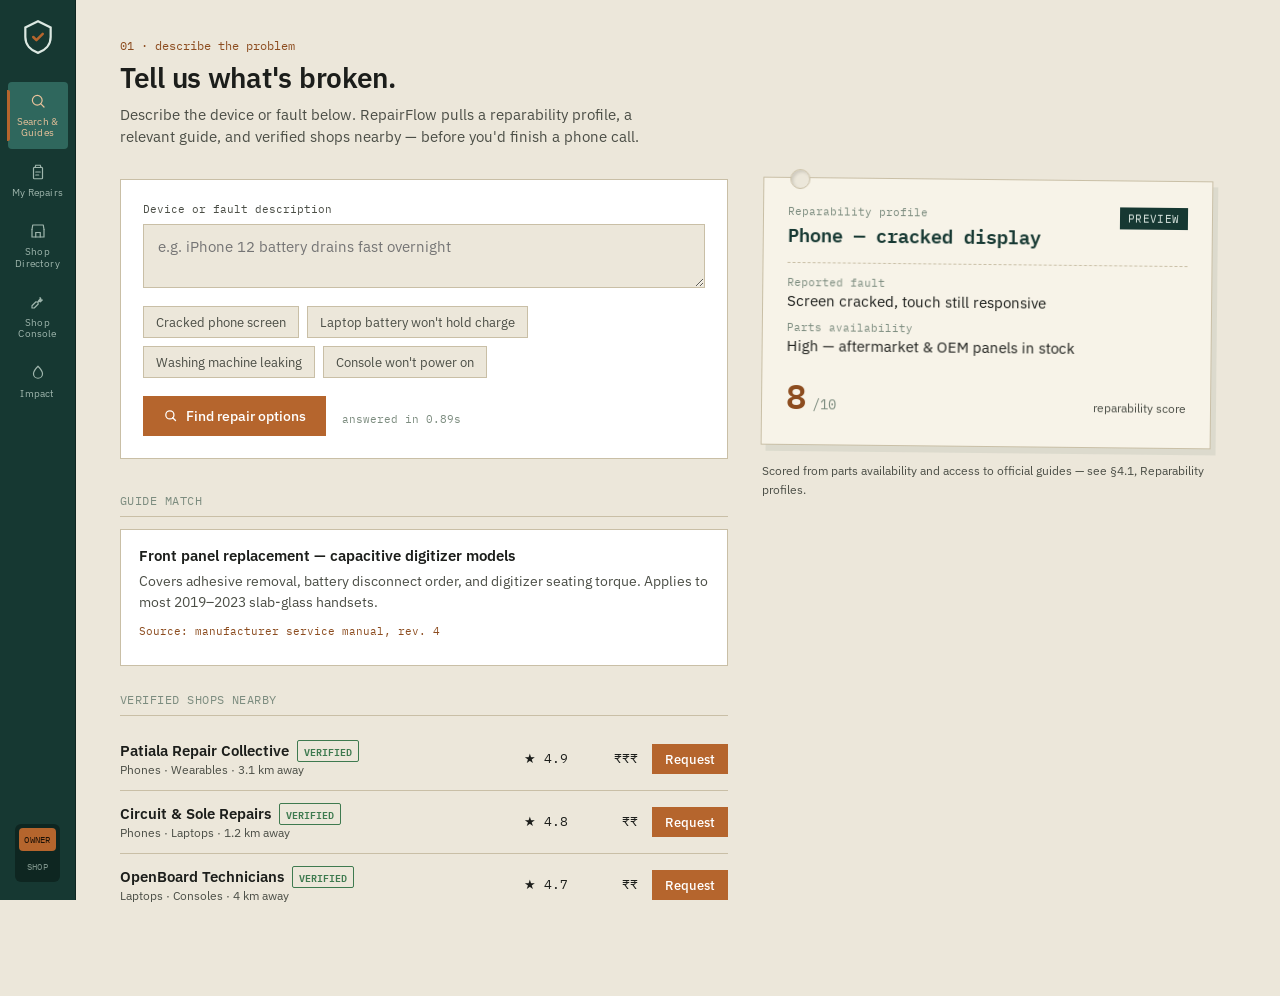
==== prototype/RepairFlow_Prototype.html @ 39d6d334 "Add files via upload" ====
<!DOCTYPE html>
<html lang="en">
<head>
<meta charset="UTF-8">
<meta name="viewport" content="width=device-width, initial-scale=1.0">
<title>RepairFlow — prototype</title>
<style>
  @import url('https://fonts.googleapis.com/css2?family=IBM+Plex+Sans:wght@400;500;600;700&family=IBM+Plex+Mono:wght@400;500;600&display=swap');

  :root{
    --paper: #ECE7DA;
    --paper-dark: #DDD5C0;
    --paper-line: #C9BFA6;
    --ink: #1C1E1B;
    --ink-soft: #4B4E46;
    --pcb: #163832;
    --pcb-light: #23514A;
    --pcb-lighter: #2F675D;
    --copper: #B5652D;
    --copper-dark: #8C4C1F;
    --copper-light: #E9C29B;
    --rust: #9C3B26;
    --solder: #7C8C7F;
    --ok: #3E7A4F;
    --radius-tag: 3px;
    --font-sans: 'IBM Plex Sans', -apple-system, sans-serif;
    --font-mono: 'IBM Plex Mono', 'SFMono-Regular', monospace;
  }

  *{box-sizing:border-box;}
  html{scroll-behavior:smooth;}
  body{
    margin:0;
    font-family:var(--font-sans);
    color:var(--ink);
    background:var(--paper);
    -webkit-font-smoothing:antialiased;
  }
  @media (prefers-reduced-motion: reduce){
    *{animation-duration:0.001ms !important; transition-duration:0.001ms !important;}
  }

  a{color:inherit;}
  button{font-family:inherit;}

  /* ===== Layout shell ===== */
  .shell{
    display:flex;
    align-items:stretch;
    min-height:100vh;
  }
  @media (max-width:820px){
    .shell{flex-direction:column;}
    .rail{
      position:sticky; top:0; z-index:40;
      flex-direction:row !important;
      flex:0 0 auto;
      width:100%; height:auto;
      padding:10px 12px !important;
      overflow-x:auto;
    }
    .rail__brand{display:none;}
    .rail__nav{flex-direction:row !important; gap:6px !important;}
    .rail__item{width:auto !important; flex-direction:row !important; padding:8px 12px !important;}
    .rail__label{font-size:10px !important;}
    .rail__foot{display:none;}
  }

  .rail{
    flex:0 0 76px;
    background:var(--pcb);
    color:#DCE8E2;
    display:flex;
    flex-direction:column;
    align-items:center;
    padding:18px 0;
    position:sticky;
    top:0;
    align-self:flex-start;
    height:100vh;
    border-right:1px solid #0E2621;
  }
  .rail__brand{
    width:38px;height:38px;
    display:flex;align-items:center;justify-content:center;
    margin-bottom:26px;
  }
  .rail__nav{
    display:flex;
    flex-direction:column;
    gap:4px;
    flex:1;
    width:100%;
    align-items:center;
  }
  .rail__item{
    width:60px;
    display:flex;
    flex-direction:column;
    align-items:center;
    gap:6px;
    padding:10px 4px;
    background:transparent;
    border:none;
    color:#9FB6AD;
    cursor:pointer;
    border-radius:4px;
    position:relative;
  }
  .rail__item svg{width:18px;height:18px;}
  .rail__item .rail__label{
    font-size:9.5px;
    letter-spacing:0.02em;
    line-height:1.2;
    text-align:center;
  }
  .rail__item:hover{ color:#E9C29B; background:var(--pcb-light); }
  .rail__item.is-active{
    color:var(--copper-light);
    background:var(--pcb-lighter);
  }
  .rail__item.is-active::before{
    content:"";
    position:absolute; left:-1px; top:8px; bottom:8px; width:3px;
    background:var(--copper);
    border-radius:0 2px 2px 0;
  }
  .rail__foot{
    margin-top:auto;
    display:flex;
    flex-direction:column;
    align-items:center;
    gap:10px;
    padding-top:16px;
  }
  .role-toggle{
    display:flex;
    flex-direction:column;
    gap:4px;
    background:#0E2621;
    padding:4px;
    border-radius:6px;
  }
  .role-toggle button{
    background:transparent;
    border:none;
    color:#7E948B;
    font-size:9px;
    letter-spacing:0.03em;
    padding:6px 5px;
    border-radius:4px;
    cursor:pointer;
    font-family:var(--font-mono);
  }
  .role-toggle button.is-active{background:var(--copper); color:#1C1006;}

  main{ padding:0; min-width:0; flex:1; }

  .view{ display:none; padding:38px 44px 80px; max-width:1180px; }
  .view.is-active{ display:block; }
  @media (max-width:640px){ .view{ padding:22px 16px 60px; } }

  .view__head{ margin-bottom:30px; }
  .view__kicker{
    font-family:var(--font-mono);
    font-size:12px;
    color:var(--copper-dark);
    margin:0 0 6px;
  }
  .view__title{
    font-size:28px;
    font-weight:600;
    margin:0 0 8px;
    letter-spacing:-0.01em;
  }
  .view__sub{
    font-size:14.5px;
    color:var(--ink-soft);
    max-width:62ch;
    line-height:1.55;
    margin:0;
  }

  /* ===== Search view / hero ticket ===== */
  .search-grid{
    display:grid;
    grid-template-columns:1.15fr 0.85fr;
    gap:34px;
    align-items:start;
  }
  @media (max-width:900px){ .search-grid{grid-template-columns:1fr;} }

  .query-box{
    background:#fff;
    border:1px solid var(--paper-line);
    padding:22px;
  }
  .query-box label{
    display:block;
    font-size:11px;
    font-family:var(--font-mono);
    color:var(--ink-soft);
    margin-bottom:8px;
  }
  .query-box textarea{
    width:100%;
    border:1px solid var(--paper-line);
    background:var(--paper);
    padding:12px 14px;
    font-family:var(--font-sans);
    font-size:15px;
    resize:vertical;
    min-height:64px;
    color:var(--ink);
  }
  .query-box textarea:focus{ outline:2px solid var(--copper); outline-offset:1px; }

  .chips{ display:flex; flex-wrap:wrap; gap:8px; margin:14px 0 18px; }
  .chip{
    font-size:12.5px;
    padding:7px 12px;
    background:var(--paper);
    border:1px solid var(--paper-line);
    cursor:pointer;
    color:var(--ink-soft);
  }
  .chip:hover{ border-color:var(--copper); color:var(--copper-dark); }

  .btn{
    display:inline-flex; align-items:center; gap:8px;
    background:var(--copper);
    color:#fff;
    border:none;
    padding:11px 20px;
    font-size:14px;
    font-weight:500;
    cursor:pointer;
    font-family:var(--font-sans);
  }
  .btn:hover{ background:var(--copper-dark); }
  .btn:focus-visible{ outline:2px solid var(--pcb); outline-offset:2px; }
  .btn--ghost{
    background:transparent;
    color:var(--pcb);
    border:1px solid var(--pcb);
  }
  .btn--ghost:hover{ background:var(--pcb); color:#fff; }
  .btn--sm{ padding:7px 13px; font-size:12.5px; }

  /* the ticket: hero visual */
  .ticket{
    position:relative;
    background:#F7F3E8;
    border:1px solid #C9BFA6;
    padding:26px 24px 22px;
    transform:rotate(0.6deg);
    box-shadow:5px 6px 0 rgba(22,56,50,0.07);
  }
  .ticket::before{
    content:"";
    position:absolute;
    top:-9px; left:26px;
    width:18px; height:18px;
    background:var(--paper);
    border:1px solid #C9BFA6;
    border-radius:50%;
    box-shadow: inset 2px 2px 3px rgba(0,0,0,0.12);
  }
  .ticket__row{
    display:flex; justify-content:space-between; align-items:flex-start;
    border-bottom:1px dashed #C9BFA6;
    padding-bottom:12px; margin-bottom:12px;
  }
  .ticket__id{ font-family:var(--font-mono); font-size:19px; font-weight:600; color:var(--pcb); }
  .ticket__tag{
    font-family:var(--font-mono); font-size:10.5px; letter-spacing:0.04em;
    padding:4px 8px; background:var(--pcb); color:#DCE8E2;
    text-transform:uppercase;
  }
  .ticket__field{ margin-bottom:10px; }
  .ticket__field-label{ font-size:10.5px; font-family:var(--font-mono); color:var(--solder); margin-bottom:2px; }
  .ticket__field-value{ font-size:14.5px; }
  .ticket__score{
    display:flex; align-items:baseline; gap:6px; margin-top:14px;
  }
  .ticket__score-num{ font-family:var(--font-mono); font-size:34px; font-weight:600; color:var(--copper-dark); }
  .ticket__score-den{ font-family:var(--font-mono); font-size:14px; color:var(--solder); }
  .ticket__score-label{ font-size:12px; color:var(--ink-soft); margin-left:auto; text-align:right; max-width:16ch; }

  /* results */
  .results{ margin-top:34px; display:none; }
  .results.is-shown{ display:block; }
  .section-label{
    font-family:var(--font-mono); font-size:11.5px; color:var(--solder);
    text-transform:uppercase; letter-spacing:0.04em;
    margin:0 0 12px;
    padding-bottom:8px;
    border-bottom:1px solid var(--paper-line);
  }
  .guide-card{
    background:#fff; border:1px solid var(--paper-line);
    padding:16px 18px; margin-bottom:12px;
  }
  .guide-card__title{ font-weight:600; font-size:15px; margin:0 0 6px; }
  .guide-card__body{ font-size:13.5px; color:var(--ink-soft); line-height:1.55; margin:0 0 10px; }
  .guide-card__src{ font-family:var(--font-mono); font-size:11px; color:var(--copper-dark); }

  .shop-row{
    display:flex; align-items:center; gap:14px;
    padding:13px 0; border-bottom:1px solid var(--paper-line);
  }
  .shop-row:last-child{ border-bottom:none; }
  .shop-row__name{ font-weight:600; font-size:14.5px; }
  .shop-row__meta{ font-size:12px; color:var(--ink-soft); margin-top:2px; }
  .shop-row__stat{ font-family:var(--font-mono); font-size:13px; text-align:right; min-width:56px; }
  .verified{
    font-size:9.5px; font-family:var(--font-mono); color:var(--ok);
    border:1px solid var(--ok); padding:1px 6px; margin-left:8px; border-radius:2px;
  }

  /* ===== Tracking view ===== */
  .ticket-card{
    background:#fff; border:1px solid var(--paper-line);
    margin-bottom:22px; overflow:hidden;
  }
  .ticket-card__head{
    display:flex; justify-content:space-between; align-items:center;
    padding:16px 20px; background:var(--paper-dark);
    border-bottom:1px solid var(--paper-line);
    flex-wrap:wrap; gap:8px;
  }
  .ticket-card__hid{ font-family:var(--font-mono); font-weight:600; font-size:15px; }
  .ticket-card__device{ font-size:13.5px; color:var(--ink-soft); margin-top:2px; }
  .stale-badge{
    font-family:var(--font-mono); font-size:10px; color:#fff;
    background:var(--rust); padding:3px 8px; letter-spacing:0.02em;
  }
  .fresh-badge{
    font-family:var(--font-mono); font-size:10px; color:#fff;
    background:var(--ok); padding:3px 8px; letter-spacing:0.02em;
  }
  .ticket-card__body{ padding:20px; }

  .stepper{ display:flex; margin:6px 0 18px; }
  .step{ flex:1; text-align:center; position:relative; }
  .step__dot{
    width:13px; height:13px; border-radius:50%;
    background:var(--paper-dark); border:2px solid var(--paper-line);
    margin:0 auto 8px; position:relative; z-index:2;
  }
  .step__line{
    position:absolute; top:6px; left:-50%; width:100%; height:2px;
    background:var(--paper-line); z-index:1;
  }
  .step:first-child .step__line{ display:none; }
  .step__label{ font-size:10.5px; color:var(--solder); font-family:var(--font-mono); }
  .step.is-done .step__dot{ background:var(--pcb); border-color:var(--pcb); }
  .step.is-done .step__line{ background:var(--pcb); }
  .step.is-current .step__dot{ background:var(--copper); border-color:var(--copper); box-shadow:0 0 0 4px var(--copper-light); }
  .step.is-current .step__label{ color:var(--copper-dark); font-weight:600; }
  .step.is-done .step__label{ color:var(--pcb); }

  .ticket-card__meta{
    display:flex; gap:28px; flex-wrap:wrap;
    padding-top:14px; border-top:1px dashed var(--paper-line);
  }
  .meta-item__label{ font-size:10.5px; font-family:var(--font-mono); color:var(--solder); }
  .meta-item__value{ font-size:14px; margin-top:2px; }

  /* ===== Directory ===== */
  .filter-bar{
    display:flex; gap:8px; margin-bottom:22px; flex-wrap:wrap; align-items:center;
  }
  .filter-bar input[type="text"]{
    flex:1; min-width:180px;
    padding:9px 12px; border:1px solid var(--paper-line);
    font-family:inherit; font-size:13.5px; background:#fff;
  }
  .sort-btn{
    font-family:var(--font-mono); font-size:11.5px;
    padding:8px 12px; background:#fff; border:1px solid var(--paper-line);
    cursor:pointer; color:var(--ink-soft);
  }
  .sort-btn.is-active{ background:var(--pcb); color:#fff; border-color:var(--pcb); }

  .shop-grid{ display:grid; grid-template-columns:repeat(2,1fr); gap:16px; }
  @media (max-width:760px){ .shop-grid{ grid-template-columns:1fr; } }
  .shop-card{
    background:#fff; border:1px solid var(--paper-line); padding:18px;
  }
  .shop-card__top{ display:flex; justify-content:space-between; align-items:flex-start; }
  .shop-card__name{ font-size:15.5px; font-weight:600; }
  .shop-card__rating{ font-family:var(--font-mono); font-size:15px; color:var(--copper-dark); }
  .shop-card__loc{ font-size:12.5px; color:var(--ink-soft); margin:4px 0 12px; }
  .tag-row{ display:flex; flex-wrap:wrap; gap:6px; margin-bottom:12px; }
  .tag{
    font-size:11px; background:var(--paper); border:1px solid var(--paper-line);
    padding:3px 8px; color:var(--ink-soft);
  }
  .shop-card__foot{ display:flex; justify-content:space-between; align-items:center; }
  .price-tier{ font-family:var(--font-mono); font-weight:600; color:var(--pcb); }

  /* ===== Shop console table ===== */
  .table-wrap{ overflow-x:auto; border:1px solid var(--paper-line); background:#fff; }
  table{ width:100%; border-collapse:collapse; font-size:13.5px; min-width:760px; }
  thead th{
    text-align:left; font-family:var(--font-mono); font-size:10.5px;
    text-transform:uppercase; letter-spacing:0.03em; color:var(--solder);
    padding:12px 14px; border-bottom:1px solid var(--paper-line); background:var(--paper-dark);
  }
  tbody td{ padding:12px 14px; border-bottom:1px solid var(--paper-line); vertical-align:middle; }
  tbody tr:last-child td{ border-bottom:none; }
  select, .cost-input{
    font-family:var(--font-mono); font-size:12.5px; padding:6px 8px;
    border:1px solid var(--paper-line); background:#fff; color:var(--ink);
  }
  .cost-input{ width:80px; }
  .id-cell{ font-family:var(--font-mono); font-weight:600; }

  /* ===== Impact / sustainability ===== */
  .stat-grid{
    display:grid; grid-template-columns:repeat(4,1fr); gap:1px;
    background:var(--paper-line); border:1px solid var(--paper-line); margin-bottom:32px;
  }
  @media (max-width:760px){ .stat-grid{ grid-template-columns:repeat(2,1fr); } }
  .stat-tile{ background:#fff; padding:20px 18px; }
  .stat-tile__label{ font-size:11px; font-family:var(--font-mono); color:var(--solder); margin-bottom:10px; }
  .stat-tile__value{ font-family:var(--font-mono); font-size:30px; font-weight:600; color:var(--pcb); }
  .stat-tile__unit{ font-size:12px; color:var(--ink-soft); margin-left:4px; }
  .stat-tile__target{ font-size:11px; color:var(--ok); margin-top:6px; }
  .stat-tile__target.is-off{ color:var(--rust); }

  .chart-panel{ background:#fff; border:1px solid var(--paper-line); padding:24px; margin-bottom:24px; }
  .bars{ display:flex; align-items:flex-end; gap:14px; height:160px; margin-top:18px; }
  .bar{ flex:1; display:flex; flex-direction:column; align-items:center; justify-content:flex-end; height:100%; }
  .bar__fill{ width:100%; background:var(--pcb-lighter); position:relative; }
  .bar__fill::after{
    content:attr(data-val);
    position:absolute; top:-18px; left:0; right:0; text-align:center;
    font-family:var(--font-mono); font-size:10.5px; color:var(--ink-soft);
  }
  .bar__label{ font-family:var(--font-mono); font-size:10px; color:var(--solder); margin-top:8px; }

  .metric-list{ background:#fff; border:1px solid var(--paper-line); padding:6px 22px; }
  .metric-row{
    display:flex; justify-content:space-between; align-items:center;
    padding:14px 0; border-bottom:1px solid var(--paper-line);
    gap:16px;
  }
  .metric-row:last-child{ border-bottom:none; }
  .metric-row__label{ font-size:13.5px; }
  .metric-row__desc{ font-size:11.5px; color:var(--ink-soft); margin-top:2px; }
  .metric-row__val{ font-family:var(--font-mono); font-size:15px; font-weight:600; white-space:nowrap; }

  .empty{
    text-align:center; padding:50px 20px; color:var(--ink-soft);
    border:1px dashed var(--paper-line); font-size:13.5px;
  }

  .visually-hidden{
    position:absolute; width:1px;height:1px; overflow:hidden; clip:rect(0,0,0,0);
  }
</style>
</head>
<body>

<div class="shell">
  <nav class="rail" aria-label="Primary">
    <div class="rail__brand" aria-hidden="true">
      <svg viewBox="0 0 24 24" fill="none"><path d="M12 2L4 6v6c0 5 3.5 8.5 8 10 4.5-1.5 8-5 8-10V6l-8-4z" stroke="#DCE8E2" stroke-width="1.4"/><path d="M9 12l2 2 4-4" stroke="#B5652D" stroke-width="1.6" stroke-linecap="round" stroke-linejoin="round"/></svg>
    </div>
    <div class="rail__nav" role="tablist" aria-orientation="vertical">
      <button class="rail__item is-active" data-tab="search" role="tab" aria-selected="true">
        <svg viewBox="0 0 24 24" fill="none" stroke="currentColor" stroke-width="1.6"><circle cx="11" cy="11" r="6.5"/><path d="M20 20l-4.5-4.5" stroke-linecap="round"/></svg>
        <span class="rail__label">Search &amp; Guides</span>
      </button>
      <button class="rail__item" data-tab="tracking" role="tab" aria-selected="false">
        <svg viewBox="0 0 24 24" fill="none" stroke="currentColor" stroke-width="1.6"><path d="M9 3h6l1 3H8l1-3z"/><rect x="6" y="6" width="12" height="15" rx="1"/><path d="M9 12h6M9 16h4" stroke-linecap="round"/></svg>
        <span class="rail__label">My Repairs</span>
      </button>
      <button class="rail__item" data-tab="directory" role="tab" aria-selected="false">
        <svg viewBox="0 0 24 24" fill="none" stroke="currentColor" stroke-width="1.6"><path d="M4 10l1-6h14l1 6" stroke-linecap="round" stroke-linejoin="round"/><path d="M4 10v10h16V10" stroke-linecap="round"/><path d="M9 20v-6h6v6" stroke-linecap="round"/></svg>
        <span class="rail__label">Shop Directory</span>
      </button>
      <button class="rail__item" data-tab="shopdash" role="tab" aria-selected="false">
        <svg viewBox="0 0 24 24" fill="none" stroke="currentColor" stroke-width="1.6"><path d="M14.7 6.3a4 4 0 01-5.4 5.4L4 17v3h3l5.3-5.3a4 4 0 015.4-5.4l-2.6 2.6-2-2 2.6-2.6z" stroke-linejoin="round"/></svg>
        <span class="rail__label">Shop Console</span>
      </button>
      <button class="rail__item" data-tab="impact" role="tab" aria-selected="false">
        <svg viewBox="0 0 24 24" fill="none" stroke="currentColor" stroke-width="1.6"><path d="M12 3c3 3 6 6.5 6 10a6 6 0 01-12 0c0-3.5 3-7 6-10z"/></svg>
        <span class="rail__label">Impact</span>
      </button>
    </div>
    <div class="rail__foot">
      <div class="role-toggle" role="group" aria-label="Viewing as">
        <button class="is-active" id="roleOwnerBtn">OWNER</button>
        <button id="roleShopBtn">SHOP</button>
      </div>
    </div>
  </nav>

  <main>

    <!-- ========== SEARCH & GUIDES ========== -->
    <section class="view is-active" id="tab-search">
      <div class="view__head">
        <p class="view__kicker">01 · describe the problem</p>
        <h1 class="view__title">Tell us what's broken.</h1>
        <p class="view__sub">Describe the device or fault below. RepairFlow pulls a reparability profile, a relevant guide, and verified shops nearby — before you'd finish a phone call.</p>
      </div>

      <div class="search-grid">
        <div>
          <div class="query-box">
            <label for="queryInput">Device or fault description</label>
            <textarea id="queryInput" placeholder="e.g. iPhone 12 battery drains fast overnight"></textarea>
            <div class="chips" id="chipRow">
              <button class="chip" data-q="Phone screen cracked, touch still works">Cracked phone screen</button>
              <button class="chip" data-q="Laptop battery won't hold charge">Laptop battery won't hold charge</button>
              <button class="chip" data-q="Washing machine leaking from the door seal">Washing machine leaking</button>
              <button class="chip" data-q="Console won't power on, no lights">Console won't power on</button>
            </div>
            <button class="btn" id="findBtn">
              <svg width="15" height="15" viewBox="0 0 24 24" fill="none" stroke="currentColor" stroke-width="2"><circle cx="11" cy="11" r="6.5"/><path d="M20 20l-4.5-4.5" stroke-linecap="round"/></svg>
              Find repair options
            </button>
            <span id="ttaNote" style="font-family:var(--font-mono);font-size:11px;color:var(--solder);margin-left:12px;"></span>
          </div>

          <div class="results" id="resultsBlock">
            <div style="margin-top:30px;">
              <p class="section-label">Guide match</p>
              <div class="guide-card" id="guideCard"></div>
            </div>
            <div style="margin-top:26px;">
              <p class="section-label">Verified shops nearby</p>
              <div id="shopMatches"></div>
            </div>
          </div>
        </div>

        <div>
          <div class="ticket" id="heroTicket">
            <div class="ticket__row">
              <div>
                <div class="ticket__field-label">Reparability profile</div>
                <div class="ticket__id" id="ticketDevice">Select or type an issue</div>
              </div>
              <span class="ticket__tag">Preview</span>
            </div>
            <div class="ticket__field">
              <div class="ticket__field-label">Reported fault</div>
              <div class="ticket__field-value" id="ticketFault">—</div>
            </div>
            <div class="ticket__field">
              <div class="ticket__field-label">Parts availability</div>
              <div class="ticket__field-value" id="ticketParts">—</div>
            </div>
            <div class="ticket__score">
              <span class="ticket__score-num" id="ticketScoreNum">–</span>
              <span class="ticket__score-den">/10</span>
              <span class="ticket__score-label">reparability score</span>
            </div>
          </div>
          <p style="font-size:12px;color:var(--ink-soft);margin-top:14px;line-height:1.6;">
            Scored from parts availability and access to official guides — see §4.1, Reparability profiles.
          </p>
        </div>
      </div>
    </section>

    <!-- ========== MY REPAIRS / TRACKING ========== -->
    <section class="view" id="tab-tracking">
      <div class="view__head">
        <p class="view__kicker">02 · track a request</p>
        <h1 class="view__title">My repairs</h1>
        <p class="view__sub">Every request carries a "last updated" stamp, so you can tell a fresh status from a stale one rather than assuming it's current.</p>
      </div>
      <div id="ticketList"></div>
    </section>

    <!-- ========== SHOP DIRECTORY ========== -->
    <section class="view" id="tab-directory">
      <div class="view__head">
        <p class="view__kicker">03 · verified repair directory</p>
        <h1 class="view__title">Shop directory</h1>
        <p class="view__sub">Filtered by rating, distance and price from verified shop records — no algorithmic ranking, just the fields that matter.</p>
      </div>
      <div class="filter-bar">
        <input type="text" id="shopSearch" placeholder="Search by name or specialty…">
        <button class="sort-btn is-active" data-sort="rating">Sort · rating</button>
        <button class="sort-btn" data-sort="distance">Sort · distance</button>
        <button class="sort-btn" data-sort="price">Sort · price</button>
      </div>
      <div class="shop-grid" id="shopGrid"></div>
    </section>

    <!-- ========== SHOP CONSOLE ========== -->
    <section class="view" id="tab-shopdash">
      <div class="view__head">
        <p class="view__kicker">04 · staff view</p>
        <h1 class="view__title">Shop console</h1>
        <p class="view__sub">Confirm requests, update status and cost, and close the job. Changes here reflect immediately in the owner's tracking view.</p>
      </div>
      <div class="table-wrap">
        <table>
          <thead>
            <tr>
              <th>Tracking ID</th>
              <th>Device / fault</th>
              <th>Status</th>
              <th>Cost</th>
              <th>Last updated</th>
              <th></th>
            </tr>
          </thead>
          <tbody id="shopTableBody"></tbody>
        </table>
      </div>
    </section>

    <!-- ========== IMPACT ========== -->
    <section class="view" id="tab-impact">
      <div class="view__head">
        <p class="view__kicker">05 · sustainability dashboard</p>
        <h1 class="view__title">Impact</h1>
        <p class="view__sub">What repair actually prevented — repairs completed, estimated e-waste diverted, and the evaluation metrics from §6 of the proposal.</p>
      </div>

      <div class="stat-grid">
        <div class="stat-tile">
          <div class="stat-tile__label">Repairs completed</div>
          <div><span class="stat-tile__value" id="statCompleted">0</span></div>
        </div>
        <div class="stat-tile">
          <div class="stat-tile__label">E-waste diverted</div>
          <div><span class="stat-tile__value" id="statWaste">0</span><span class="stat-tile__unit">kg est.</span></div>
        </div>
        <div class="stat-tile">
          <div class="stat-tile__label">Median time-to-answer</div>
          <div><span class="stat-tile__value">2.4</span><span class="stat-tile__unit">sec</span></div>
          <div class="stat-tile__target">target ≤ 3s · on track</div>
        </div>
        <div class="stat-tile">
          <div class="stat-tile__label">Uptime, business hrs</div>
          <div><span class="stat-tile__value">99.4</span><span class="stat-tile__unit">%</span></div>
          <div class="stat-tile__target">target ≥ 99%</div>
        </div>
      </div>

      <div class="chart-panel">
        <p class="section-label" style="margin-bottom:0;">Repairs completed per month · pilot window</p>
        <div class="bars" id="barsChart"></div>
      </div>

      <div class="metric-list">
        <div class="metric-row">
          <div>
            <div class="metric-row__label">Request completion rate</div>
            <div class="metric-row__desc">Completed vs. abandoned or cancelled requests</div>
          </div>
          <div class="metric-row__val">87%</div>
        </div>
        <div class="metric-row">
          <div>
            <div class="metric-row__label">Retrieval relevance rate</div>
            <div class="metric-row__desc">Queries returning at least one useful guide or shop</div>
          </div>
          <div class="metric-row__val">92%</div>
        </div>
        <div class="metric-row">
          <div>
            <div class="metric-row__label">User clarity rating</div>
            <div class="metric-row__desc">Self-reported, 1–5 scale</div>
          </div>
          <div class="metric-row__val">4.3 / 5</div>
        </div>
      </div>
    </section>

  </main>
</div>

<script>
(function(){
  "use strict";

  /* ---------- static demo data ---------- */
  var GUIDES = [
    { kw:["screen","crack","display","touch"], device:"Phone — cracked display", fault:"Screen cracked, touch still responsive", parts:"High — aftermarket & OEM panels in stock", score:8,
      guideTitle:"Front panel replacement — capacitive digitizer models",
      guideBody:"Covers adhesive removal, battery disconnect order, and digitizer seating torque. Applies to most 2019–2023 slab-glass handsets.",
      src:"Source: manufacturer service manual, rev. 4" },
    { kw:["battery","charge","drain","power"], device:"Laptop — battery health", fault:"Battery won't hold charge / drains overnight", parts:"Medium — cell packs available, controller board scarce", score:6,
      guideTitle:"Battery pack diagnosis and safe cell replacement",
      guideBody:"Walks through discharge-curve testing, swelling checks, and safe disposal of the old pack ahead of replacement.",
      src:"Source: community repair wiki, verified" },
    { kw:["washing","leak","seal","door"], device:"Washing machine — door seal", fault:"Leaking from the door gasket during spin cycle", parts:"High — universal gaskets widely stocked", score:9,
      guideTitle:"Door boot seal replacement, front-load models",
      guideBody:"Drum-clamp removal, seal seating direction, and a leak test procedure before closing the panel.",
      src:"Source: manufacturer service manual, rev. 2" },
    { kw:["console","power","boot","lights"], device:"Console — no power", fault:"Won't power on, no LED activity", parts:"Low — PSU boards on backorder region-wide", score:4,
      guideTitle:"Power-rail diagnosis for dead-on-arrival units",
      guideBody:"Fuse and PSU-rail checks before component-level work; flags cases best sent to a certified shop.",
      src:"Source: certified technician notes" }
  ];
  var DEFAULT_GUIDE = GUIDES[0];

  var SHOPS = [
    { name:"Circuit & Sole Repairs", rating:4.8, distance:1.2, price:2, specialties:["Phones","Laptops"] },
    { name:"Kaithal Fix-It Bench", rating:4.6, distance:0.6, price:1, specialties:["Appliances","Phones"] },
    { name:"Northline Electronics Care", rating:4.5, distance:2.4, price:2, specialties:["Consoles","Laptops"] },
    { name:"Patiala Repair Collective", rating:4.9, distance:3.1, price:3, specialties:["Phones","Wearables"] },
    { name:"Steady Hands Appliance Co.", rating:4.2, distance:1.8, price:1, specialties:["Appliances"] },
    { name:"OpenBoard Technicians", rating:4.7, distance:4.0, price:2, specialties:["Laptops","Consoles"] }
  ];

  var STATUSES = ["Submitted","Confirmed","In progress","Ready","Closed"];

  var tickets = [
    { id:"R-1042", device:"Phone — cracked display", fault:"Screen cracked, touch still responsive", shop:"Circuit & Sole Repairs", status:1, cost:null, updated: hoursAgo(3) },
    { id:"R-1038", device:"Washing machine — door seal", fault:"Leaking from the door gasket", shop:"Kaithal Fix-It Bench", status:3, cost:950, updated: hoursAgo(52) },
    { id:"R-1029", device:"Laptop — battery health", fault:"Battery won't hold charge", shop:"OpenBoard Technicians", status:4, cost:1800, updated: hoursAgo(140) }
  ];
  var nextId = 1043;

  function hoursAgo(h){ return new Date(Date.now() - h*3600*1000); }
  function fmtWhen(d){
    var diffH = Math.round((Date.now()-d.getTime())/3600000);
    if(diffH < 1) return "just now";
    if(diffH < 24) return diffH + "h ago";
    return Math.round(diffH/24) + "d ago";
  }
  function isStale(d){ return (Date.now()-d.getTime()) > 48*3600*1000; }
  function money(n){ return n==null ? "—" : "₹" + n.toLocaleString("en-IN"); }
  function rupeeTier(n){ var s=""; for(var i=0;i<n;i++){ s += "₹"; } return s; }

  /* ---------- nav ---------- */
  var railItems = document.querySelectorAll(".rail__item");
  railItems.forEach(function(btn){
    btn.addEventListener("click", function(){
      railItems.forEach(function(b){ b.classList.remove("is-active"); b.setAttribute("aria-selected","false"); });
      btn.classList.add("is-active"); btn.setAttribute("aria-selected","true");
      document.querySelectorAll(".view").forEach(function(v){ v.classList.remove("is-active"); });
      document.getElementById("tab-"+btn.dataset.tab).classList.add("is-active");
      if(btn.dataset.tab === "tracking") renderTickets();
      if(btn.dataset.tab === "shopdash") renderShopTable();
      if(btn.dataset.tab === "impact") renderImpact();
      if(btn.dataset.tab === "directory") renderShopGrid();
    });
  });

  var roleOwnerBtn = document.getElementById("roleOwnerBtn");
  var roleShopBtn = document.getElementById("roleShopBtn");
  roleOwnerBtn.addEventListener("click", function(){
    roleOwnerBtn.classList.add("is-active"); roleShopBtn.classList.remove("is-active");
    document.querySelector('[data-tab="search"]').click();
  });
  roleShopBtn.addEventListener("click", function(){
    roleShopBtn.classList.add("is-active"); roleOwnerBtn.classList.remove("is-active");
    document.querySelector('[data-tab="shopdash"]').click();
  });

  /* ---------- search / hero ticket ---------- */
  var queryInput = document.getElementById("queryInput");
  var chipRow = document.getElementById("chipRow");
  var findBtn = document.getElementById("findBtn");
  var ttaNote = document.getElementById("ttaNote");

  chipRow.addEventListener("click", function(e){
    var chip = e.target.closest(".chip");
    if(!chip) return;
    queryInput.value = chip.dataset.q;
    runSearch();
  });
  findBtn.addEventListener("click", runSearch);
  queryInput.addEventListener("keydown", function(e){
    if(e.key === "Enter" && !e.shiftKey){ e.preventDefault(); runSearch(); }
  });

  function matchGuide(text){
    text = (text||"").toLowerCase();
    if(!text.trim()) return null;
    var best = null, bestScore = 0;
    GUIDES.forEach(function(g){
      var s = 0;
      g.kw.forEach(function(k){ if(text.indexOf(k) !== -1) s++; });
      if(s > bestScore){ bestScore = s; best = g; }
    });
    return best || DEFAULT_GUIDE;
  }

  function runSearch(){
    var text = queryInput.value;
    var g = matchGuide(text) || DEFAULT_GUIDE;
    document.getElementById("ticketDevice").textContent = g.device;
    document.getElementById("ticketFault").textContent = text.trim() ? text.trim() : g.fault;
    document.getElementById("ticketParts").textContent = g.parts;
    document.getElementById("ticketScoreNum").textContent = g.score;

    document.getElementById("guideCard").innerHTML =
      '<p class="guide-card__title">' + g.guideTitle + '</p>' +
      '<p class="guide-card__body">' + g.guideBody + '</p>' +
      '<p class="guide-card__src">' + g.src + '</p>';

    var sorted = SHOPS.slice().sort(function(a,b){ return b.rating - a.rating || a.distance - b.distance; }).slice(0,3);
    var html = "";
    sorted.forEach(function(s){
      html += '<div class="shop-row">' +
        '<div style="flex:1;">' +
          '<div class="shop-row__name">' + s.name + '<span class="verified">VERIFIED</span></div>' +
          '<div class="shop-row__meta">' + s.specialties.join(" · ") + ' · ' + s.distance + ' km away</div>' +
        '</div>' +
        '<div class="shop-row__stat">★ ' + s.rating.toFixed(1) + '</div>' +
        '<div class="shop-row__stat">' + rupeeTier(s.price) + '</div>' +
        '<button class="btn btn--sm" data-shop="' + s.name.replace(/"/g,'') + '" data-device="' + g.device.replace(/"/g,'') + '" data-fault="' + (text.trim()||g.fault).replace(/"/g,'') + '">Request</button>' +
      '</div>';
    });
    document.getElementById("shopMatches").innerHTML = html;
    document.getElementById("resultsBlock").classList.add("is-shown");

    var t0 = performance.now();
    requestAnimationFrame(function(){
      var dt = ((performance.now()-t0)/1000 + 0.6 + Math.random()*0.9).toFixed(2);
      ttaNote.textContent = "answered in " + dt + "s";
    });
  }

  document.getElementById("shopMatches").addEventListener("click", function(e){
    var btn = e.target.closest("button[data-shop]");
    if(!btn) return;
    var id = "R-" + (nextId++);
    tickets.unshift({
      id:id, device:btn.dataset.device, fault:btn.dataset.fault,
      shop:btn.dataset.shop, status:0, cost:null, updated:new Date()
    });
    btn.textContent = "Requested ✓";
    btn.disabled = true;
    btn.style.opacity = 0.6;
    setTimeout(function(){ document.querySelector('[data-tab="tracking"]').click(); }, 500);
  });

  /* ---------- tracking view ---------- */
  function renderTickets(){
    var wrap = document.getElementById("ticketList");
    if(!tickets.length){ wrap.innerHTML = '<div class="empty">No repair requests yet — find a guide and request a shop to see it here.</div>'; return; }
    var html = "";
    tickets.forEach(function(t){
      var stale = isStale(t.updated) && t.status < 4;
      html += '<div class="ticket-card">' +
        '<div class="ticket-card__head">' +
          '<div><div class="ticket-card__hid">' + t.id + '</div><div class="ticket-card__device">' + t.device + ' · ' + t.shop + '</div></div>' +
          '<span class="' + (stale ? "stale-badge" : "fresh-badge") + '">' + (stale ? "MAY BE STALE" : "UP TO DATE") + '</span>' +
        '</div>' +
        '<div class="ticket-card__body">' +
          stepperHtml(t.status) +
          '<div class="ticket-card__meta">' +
            metaItem("Reported fault", t.fault) +
            metaItem("Estimated cost", money(t.cost)) +
            metaItem("Last updated", fmtWhen(t.updated)) +
          '</div>' +
        '</div>' +
      '</div>';
    });
    wrap.innerHTML = html;
  }
  function metaItem(label, value){
    return '<div class="meta-item"><div class="meta-item__label">' + label + '</div><div class="meta-item__value">' + value + '</div></div>';
  }
  function stepperHtml(status){
    var html = '<div class="stepper">';
    STATUSES.forEach(function(s, i){
      var cls = i < status ? "is-done" : (i === status ? "is-current" : "");
      html += '<div class="step ' + cls + '"><span class="step__line"></span><span class="step__dot"></span><span class="step__label">' + s + '</span></div>';
    });
    html += '</div>';
    return html;
  }

  /* ---------- directory ---------- */
  var currentSort = "rating";
  document.querySelectorAll(".sort-btn").forEach(function(b){
    b.addEventListener("click", function(){
      document.querySelectorAll(".sort-btn").forEach(function(x){ x.classList.remove("is-active"); });
      b.classList.add("is-active");
      currentSort = b.dataset.sort;
      renderShopGrid();
    });
  });
  document.getElementById("shopSearch").addEventListener("input", renderShopGrid);

  function renderShopGrid(){
    var q = document.getElementById("shopSearch").value.toLowerCase();
    var list = SHOPS.filter(function(s){
      return s.name.toLowerCase().indexOf(q) !== -1 || s.specialties.join(" ").toLowerCase().indexOf(q) !== -1;
    });
    list.sort(function(a,b){
      if(currentSort === "rating") return b.rating - a.rating;
      if(currentSort === "distance") return a.distance - b.distance;
      if(currentSort === "price") return a.price - b.price;
    });
    var grid = document.getElementById("shopGrid");
    if(!list.length){ grid.innerHTML = '<div class="empty">No shops match that search.</div>'; return; }
    grid.innerHTML = list.map(function(s){
      return '<div class="shop-card">' +
        '<div class="shop-card__top"><div class="shop-card__name">' + s.name + '</div><div class="shop-card__rating">★ ' + s.rating.toFixed(1) + '</div></div>' +
        '<div class="shop-card__loc">' + s.distance + ' km away <span class="verified">VERIFIED</span></div>' +
        '<div class="tag-row">' + s.specialties.map(function(t){ return '<span class="tag">' + t + '</span>'; }).join("") + '</div>' +
        '<div class="shop-card__foot"><span class="price-tier">' + rupeeTier(s.price) + '</span><button class="btn btn--ghost btn--sm">View profile</button></div>' +
      '</div>';
    }).join("");
  }

  /* ---------- shop console ---------- */
  function renderShopTable(){
    var body = document.getElementById("shopTableBody");
    if(!tickets.length){ body.innerHTML = '<tr><td colspan="6" class="empty">No active requests.</td></tr>'; return; }
    body.innerHTML = tickets.map(function(t, idx){
      var options = STATUSES.map(function(s,i){ return '<option value="' + i + '"' + (i===t.status?' selected':'') + '>' + s + '</option>'; }).join("");
      return '<tr>' +
        '<td class="id-cell">' + t.id + '</td>' +
        '<td>' + t.device + '<div style="color:var(--ink-soft);font-size:12px;">' + t.fault + '</div></td>' +
        '<td><select data-idx="' + idx + '" class="status-select">' + options + '</select></td>' +
        '<td><input class="cost-input" type="number" placeholder="—" data-idx="' + idx + '" value="' + (t.cost==null?'':t.cost) + '"></td>' +
        '<td style="font-family:var(--font-mono);font-size:12px;">' + fmtWhen(t.updated) + '</td>' +
        '<td><button class="btn btn--sm btn--ghost close-btn" data-idx="' + idx + '">Save</button></td>' +
      '</tr>';
    }).join("");
  }
  document.getElementById("shopTableBody").addEventListener("click", function(e){
    var btn = e.target.closest(".close-btn");
    if(!btn) return;
    var idx = +btn.dataset.idx;
    var row = btn.closest("tr");
    var status = +row.querySelector(".status-select").value;
    var costVal = row.querySelector(".cost-input").value;
    tickets[idx].status = status;
    tickets[idx].cost = costVal === "" ? tickets[idx].cost : +costVal;
    tickets[idx].updated = new Date();
    renderShopTable();
  });

  /* ---------- impact ---------- */
  function renderImpact(){
    var completed = tickets.filter(function(t){ return t.status === 4; }).length + 24;
    document.getElementById("statCompleted").textContent = completed;
    document.getElementById("statWaste").textContent = (completed * 1.8).toFixed(0);

    var months = [
      {l:"Apr", v:9}, {l:"May", v:14}, {l:"Jun", v:18}, {l:"Jul", v:22}, {l:"Aug", v: completed}
    ];
    var max = Math.max.apply(null, months.map(function(m){ return m.v; }));
    document.getElementById("barsChart").innerHTML = months.map(function(m){
      var h = Math.max(6, Math.round((m.v/max)*130));
      return '<div class="bar"><div class="bar__fill" style="height:' + h + 'px" data-val="' + m.v + '"></div><div class="bar__label">' + m.l + '</div></div>';
    }).join("");
  }

  /* ---------- init ---------- */
  runSearch();
  renderTickets();
  renderShopGrid();
  renderShopTable();
  renderImpact();
})();
</script>
</body>
</html>
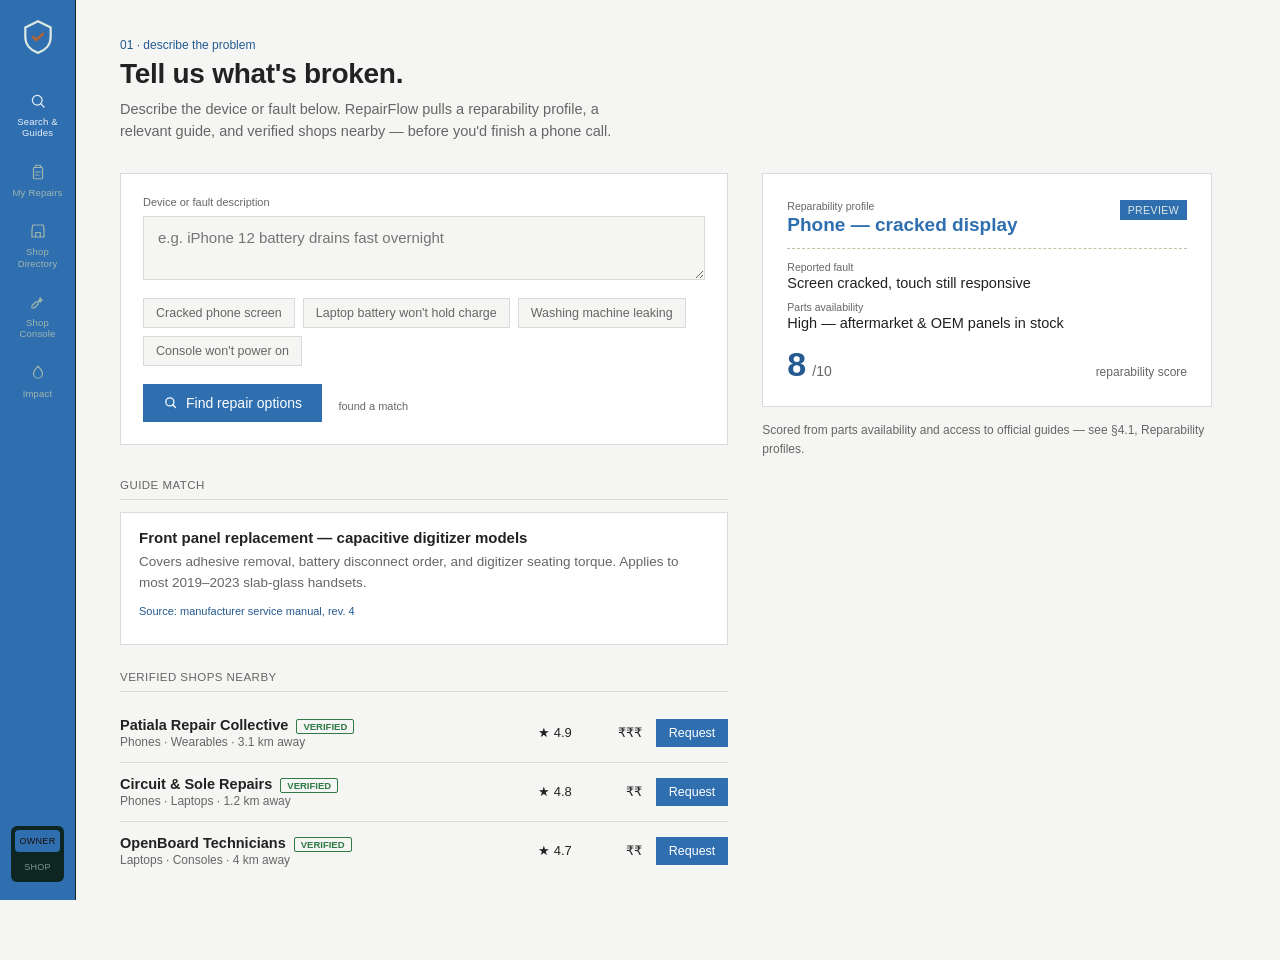
==== commit 91918312: "Update RepairFlow_Prototype.html" ====
--- a/prototype/RepairFlow_Prototype.html
+++ b/prototype/RepairFlow_Prototype.html
@@ -5,26 +5,24 @@
 <meta name="viewport" content="width=device-width, initial-scale=1.0">
 <title>RepairFlow — prototype</title>
 <style>
-  @import url('https://fonts.googleapis.com/css2?family=IBM+Plex+Sans:wght@400;500;600;700&family=IBM+Plex+Mono:wght@400;500;600&display=swap');
-
   :root{
-    --paper: #ECE7DA;
-    --paper-dark: #DDD5C0;
-    --paper-line: #C9BFA6;
-    --ink: #1C1E1B;
-    --ink-soft: #4B4E46;
-    --pcb: #163832;
-    --pcb-light: #23514A;
-    --pcb-lighter: #2F675D;
-    --copper: #B5652D;
-    --copper-dark: #8C4C1F;
-    --copper-light: #E9C29B;
-    --rust: #9C3B26;
-    --solder: #7C8C7F;
-    --ok: #3E7A4F;
+    --paper: #F5F5F3;
+    --paper-dark: #E8E8E5;
+    --paper-line: #DADADA;
+    --ink: #222222;
+    --ink-soft: #666666;
+    --pcb: #2f6fb0;
+    --pcb-light: #f0f5fb;
+    --pcb-lighter: #2f6fb0;
+    --copper: #2f6fb0;
+    --copper-dark: #245a90;
+    --copper-light: #e9f0fa;
+    --rust: #b3401f;
+    --solder: #666666;
+    --ok: #2f7a45;
     --radius-tag: 3px;
-    --font-sans: 'IBM Plex Sans', -apple-system, sans-serif;
-    --font-mono: 'IBM Plex Mono', 'SFMono-Regular', monospace;
+    --font-sans: Arial, Helvetica, sans-serif;
+    --font-mono: Arial, Helvetica, sans-serif;
   }
 
   *{box-sizing:border-box;}
@@ -250,21 +248,9 @@
   /* the ticket: hero visual */
   .ticket{
     position:relative;
-    background:#F7F3E8;
-    border:1px solid #C9BFA6;
+    background:#fff;
+    border:1px solid #DADADA;
     padding:26px 24px 22px;
-    transform:rotate(0.6deg);
-    box-shadow:5px 6px 0 rgba(22,56,50,0.07);
-  }
-  .ticket::before{
-    content:"";
-    position:absolute;
-    top:-9px; left:26px;
-    width:18px; height:18px;
-    background:var(--paper);
-    border:1px solid #C9BFA6;
-    border-radius:50%;
-    box-shadow: inset 2px 2px 3px rgba(0,0,0,0.12);
   }
   .ticket__row{
     display:flex; justify-content:space-between; align-items:flex-start;
@@ -818,12 +804,7 @@
     });
     document.getElementById("shopMatches").innerHTML = html;
     document.getElementById("resultsBlock").classList.add("is-shown");
-
-    var t0 = performance.now();
-    requestAnimationFrame(function(){
-      var dt = ((performance.now()-t0)/1000 + 0.6 + Math.random()*0.9).toFixed(2);
-      ttaNote.textContent = "answered in " + dt + "s";
-    });
+    ttaNote.textContent = "found a match";
   }
 
   document.getElementById("shopMatches").addEventListener("click", function(e){
